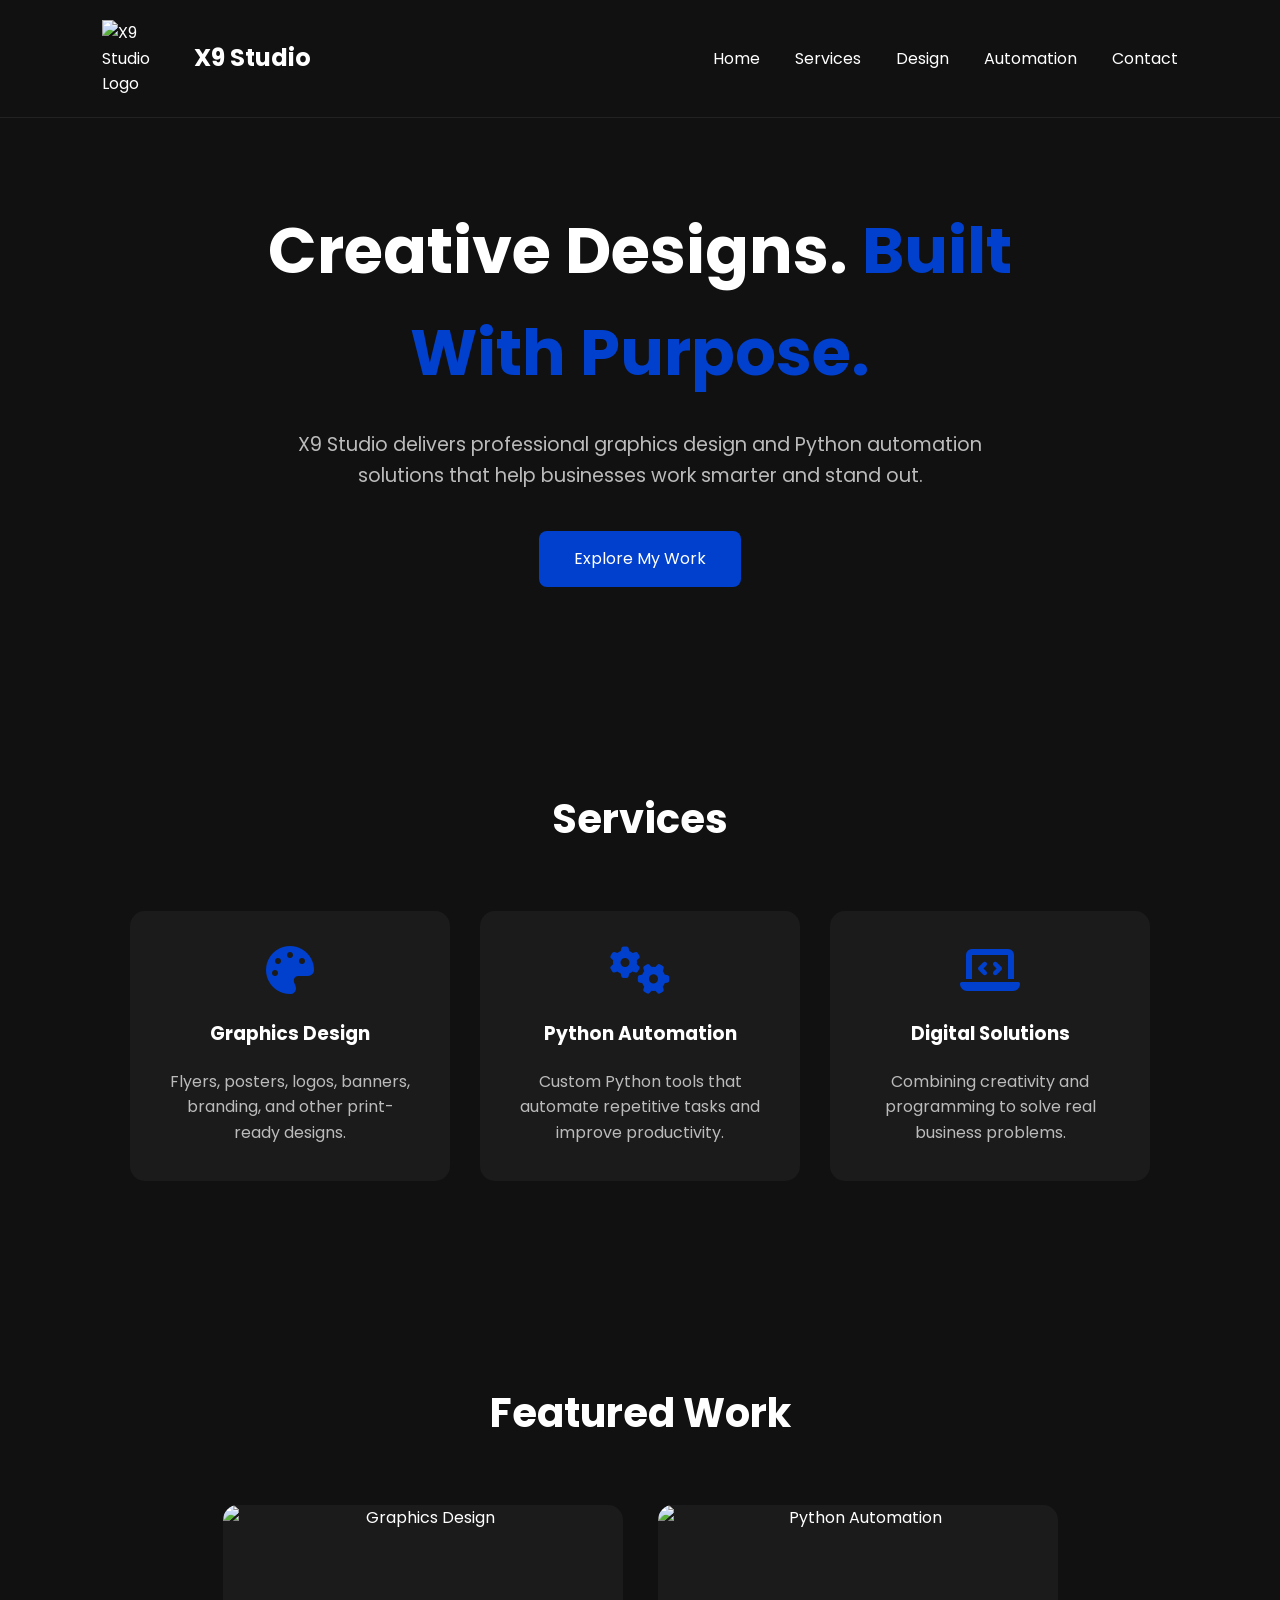
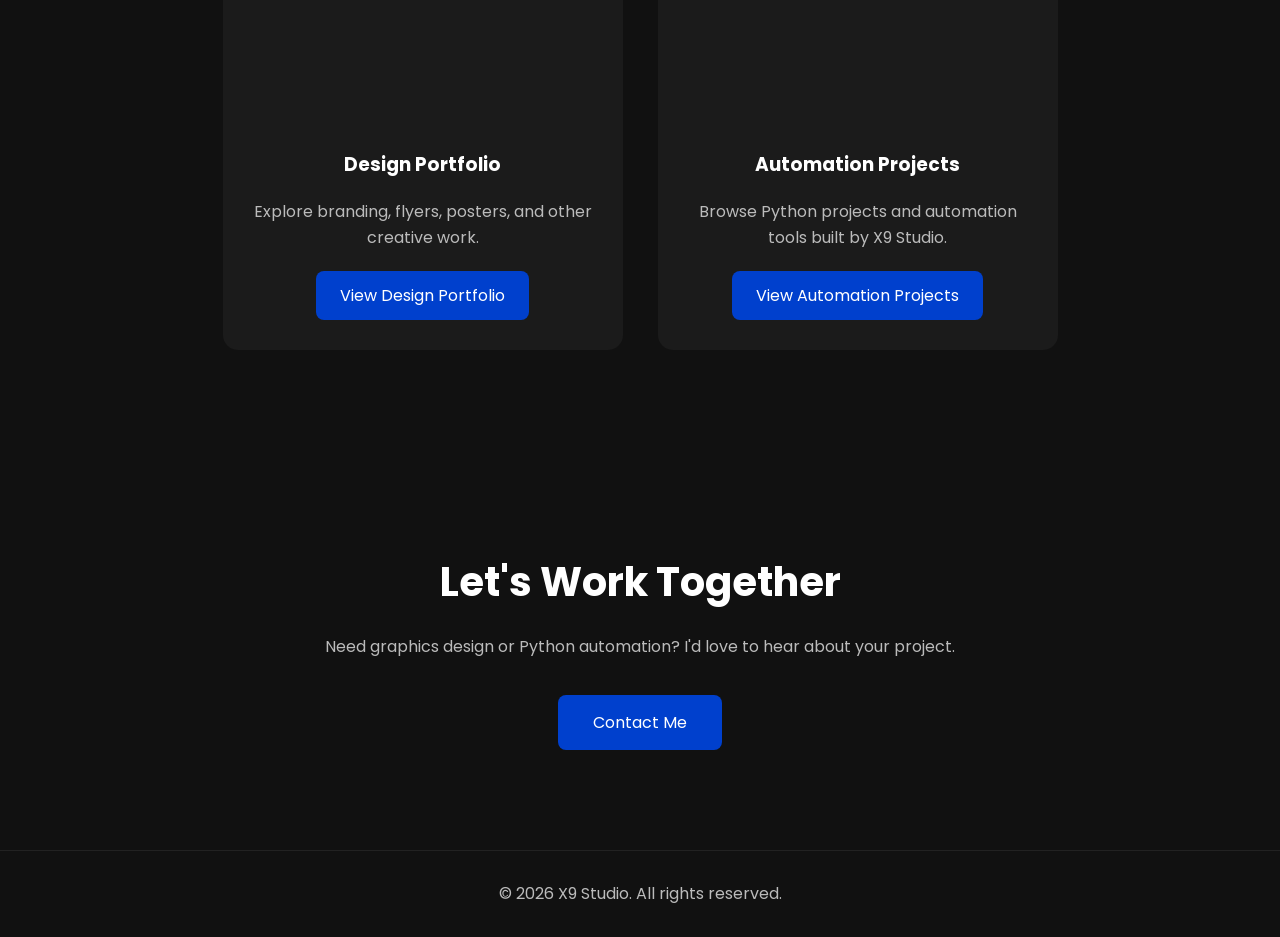
==== index.html @ eaa971c1 "Add files via upload" ====
<!DOCTYPE html>
<html lang="en">
<head>

    <meta charset="UTF-8">
    <meta name="viewport" content="width=device-width, initial-scale=1.0">

    <title>X9 Studio</title>


    <link href="https://fonts.googleapis.com/css2?family=Poppins:wght@400;500;600;700&display=swap" rel="stylesheet">


    <link rel="stylesheet" href="style.css">


    <link rel="stylesheet"
    href="https://cdnjs.cloudflare.com/ajax/libs/font-awesome/6.5.2/css/all.min.css">

</head>

<body>

    <!-- Navigation -->

    <header>

        <nav>

            <a href="#home" class="logo">
                <img src="images/logo.png" alt="X9 Studio Logo">

                <span>
                    X9 Studio
                </span>
            </a>

            <ul>
                <li><a href="#home">Home</a></li>
                <li><a href="#services">Services</a></li>
                <li><a href="design.html">Design</a></li>
                <li><a href="automation.html">Automation</a></li>
                <li><a href="#contact">Contact</a></li>
            </ul>

        </nav>

    </header>



    <main>

        <!-- Hero -->

        <section class="hero" id="home">

            <h2>
                Creative Designs.
                <span>Built With Purpose.</span>
            </h2>

            <p>
                X9 Studio delivers professional graphics design
                and Python automation solutions that help businesses
                work smarter and stand out.
            </p>

            <a href="#services" class="hero-button">
                Explore My Work
            </a>

        </section>



        <!-- Services -->

        <section class="services" id="services">

            <h2>Services</h2>

            <div class="service-container">

                <div class="service-card">

                    <i class="fa-solid fa-palette"></i>

                    <h3>Graphics Design</h3>

                    <p>
                        Flyers, posters, logos,
                        banners, branding,
                        and other print-ready designs.
                    </p>

                </div>



                <div class="service-card">

                    <i class="fa-solid fa-gears"></i>

                    <h3>Python Automation</h3>

                    <p>
                        Custom Python tools that
                        automate repetitive tasks
                        and improve productivity.
                    </p>

                </div>



                <div class="service-card">

                    <i class="fa-solid fa-laptop-code"></i>

                    <h3>Digital Solutions</h3>

                    <p>
                        Combining creativity
                        and programming to
                        solve real business problems.
                    </p>

                </div>

            </div>

        </section>



        <!-- Featured Work -->

        <section class="featured-work">

            <h2>Featured Work</h2>

            <div class="featured-container">

                <div class="featured-card">

                    <img src="images/x9-studio-card.png"
                        alt="Graphics Design">

                    <h3>Design Portfolio</h3>

                    <p>
                        Explore branding,
                        flyers, posters,
                        and other creative work.
                    </p>

                    <a href="design.html"
                        class="project-link">

                        View Design Portfolio

                    </a>

                </div>



                <div class="featured-card">

                    <img src="images/saas-acer.png"
                        alt="Python Automation">

                    <h3>Automation Projects</h3>

                    <p>
                        Browse Python projects
                        and automation tools
                        built by X9 Studio.
                    </p>

                    <a href="automation.html"
                        class="project-link">

                        View Automation Projects

                    </a>

                </div>

            </div>

        </section>



        <!-- Contact -->

        <section class="contact" id="contact">

            <h2>Let's Work Together</h2>

            <p>
                Need graphics design or Python automation?
                I'd love to hear about your project.
            </p>

            <a href="mailto:davidx9volt@gmail.com">
                Contact Me
            </a>

        </section>

    </main>



    <!-- Footer -->

    <footer>

        <p>
            © 2026 X9 Studio. All rights reserved.
        </p>

    </footer>

</body>
</html>
---- style.css ----
/* ==========================
   Design System
========================== */

:root {
    --primary: #0040cd;

    --background: #111111;
    --surface: #1b1b1b;

    --text: #ffffff;
    --text-secondary: #bbbbbb;
    --border: #222222;

    --radius: 15px;
    --transition: 0.3s;
}



/* ==========================
   Global
========================== */

html {
    scroll-behavior: smooth;
}

* {
    margin: 0;
    padding: 0;
    box-sizing: border-box;
}

body {
    background: var(--background);
    color: var(--text);
    font-family: "Poppins", sans-serif;
    line-height: 1.6;
    padding-top: 100px;
}

img {
    display: block;
    max-width: 100%;
}

section {
    padding: 100px 8%;
}



/* ==========================
   Navigation
========================== */

nav {
    position: fixed;
    top: 0;
    left: 0;

    width: 100%;

    display: flex;
    justify-content: space-between;
    align-items: center;

    padding: 20px 8%;

    background: var(--background);

    border-bottom: 1px solid var(--border);

    z-index: 1000;
}

.logo img {
    width: 80px;
}

nav ul {
    display: flex;
    list-style: none;
    gap: 35px;
}

nav a {
    text-decoration: none;
    color: var(--text);
    transition: var(--transition);
}

nav a:hover {
    color: var(--primary);
}



/* ==========================
   Hero
========================== */

.hero {
    text-align: center;
}

.hero h2 {
    font-size: 4rem;
    max-width: 900px;
    margin: auto;
    margin-bottom: 25px;
}

.hero span {
    color: var(--primary);
}

.hero p {
    max-width: 700px;
    margin: auto;
    margin-bottom: 40px;

    color: var(--text-secondary);

    font-size: 1.2rem;
}

.hero-button {
    display: inline-block;

    padding: 15px 35px;

    border-radius: 8px;

    background: var(--primary);

    color: var(--text);

    text-decoration: none;

    transition: var(--transition);
}

.hero-button:hover {
    background: var(--text);
    color: var(--primary);
}



/* ==========================
   Services
========================== */

.services {
    text-align: center;
}

.services h2 {
    font-size: 2.5rem;
    margin-bottom: 60px;
}

.service-container {
    display: flex;
    justify-content: center;
    flex-wrap: wrap;
    gap: 30px;
}

.service-card {
    width: 320px;

    background: var(--surface);

    padding: 35px;

    border-radius: var(--radius);

    transition: var(--transition);
}

.service-card:hover {
    transform: translateY(-10px);
}

.service-card i {
    color: var(--primary);
    font-size: 3rem;
    margin-bottom: 25px;
}

.service-card h3 {
    margin-bottom: 20px;
}

.service-card p {
    color: var(--text-secondary);
}



/* ==========================
   Featured Work
========================== */

.featured-work {
    text-align: center;
}

.featured-work h2 {
    font-size: 2.5rem;
    margin-bottom: 60px;
}

.featured-container {
    display: flex;
    justify-content: center;
    flex-wrap: wrap;
    gap: 35px;
}

.featured-card {
    width: 400px;

    background: var(--surface);

    border-radius: var(--radius);

    overflow: hidden;

    transition: var(--transition);
}

.featured-card:hover {
    transform: translateY(-10px);
}

.featured-card img {
    width: 100%;
    height: 220px;
    object-fit: cover;
}

.featured-card h3 {
    margin-top: 25px;
}

.featured-card p {
    padding: 20px 30px;

    color: var(--text-secondary);
}

.project-link {
    display: inline-block;

    margin-bottom: 30px;

    padding: 12px 24px;

    background: var(--primary);

    color: var(--text);

    text-decoration: none;

    border-radius: 8px;

    transition: var(--transition);
}

.project-link:hover {
    background: var(--text);
    color: var(--primary);
}



/* ==========================
   Contact
========================== */

.contact {
    text-align: center;
}

.contact h2 {
    font-size: 2.5rem;
    margin-bottom: 20px;
}

.contact p {
    color: var(--text-secondary);
    margin-bottom: 35px;
}

.contact a {
    display: inline-block;

    padding: 15px 35px;

    background: var(--primary);

    color: var(--text);

    text-decoration: none;

    border-radius: 8px;

    transition: var(--transition);
}

.contact a:hover {
    background: var(--text);
    color: var(--primary);
}



/* ==========================
   Footer
========================== */

footer {
    text-align: center;

    padding: 30px;

    border-top: 1px solid var(--border);

    color: var(--text-secondary);
}



/* ==========================
   Responsive
========================== */

@media (max-width: 768px) {

    nav {
        flex-direction: column;
        gap: 20px;
    }

    nav ul {
        flex-direction: column;
        align-items: center;
    }

    .hero h2 {
        font-size: 2.7rem;
    }

    .service-card,
    .featured-card {
        width: 100%;
    }

}


.logo {
    display: flex;
    align-items: center;
    gap: 12px;
}


.logo span {
    font-size: 24px;
    font-weight: 700;
    color: var(--text);
}


/* ==========================
   Design Page
========================== */


.page-hero {
    text-align: center;
}


.page-hero h1 {
    font-size: 4rem;
    margin-bottom: 20px;
}


.page-hero span {
    color: var(--primary);
}


.page-hero p {
    max-width: 700px;
    margin: auto;
    color: var(--text-secondary);
    font-size: 1.2rem;
}



.design-gallery {
    text-align: center;
}


.design-gallery h2 {
    font-size: 2.5rem;
    margin-bottom: 60px;
}



.design-container {

    display: flex;

    justify-content: center;

    flex-wrap: wrap;

    gap: 35px;

}



.design-card {

    width: 400px;

    background: var(--surface);

    border-radius: var(--radius);

    overflow: hidden;

    transition: var(--transition);

}



.design-card:hover {

    transform: translateY(-10px);

}



.design-card img {

    width: 100%;

    height: 300px;

    object-fit: cover;

}


/* ==========================
   Automation Page
========================== */


.coming-soon {

    text-align: center;

    padding: 100px 8%;

}



.coming-soon i {

    font-size: 4rem;

    color: var(--primary);

    margin-bottom: 30px;

}



.coming-soon h2 {

    font-size: 2.5rem;

    margin-bottom: 20px;

}



.coming-soon p {

    color: var(--text-secondary);

    max-width: 600px;

    margin: auto;

    font-size: 1.1rem;

}
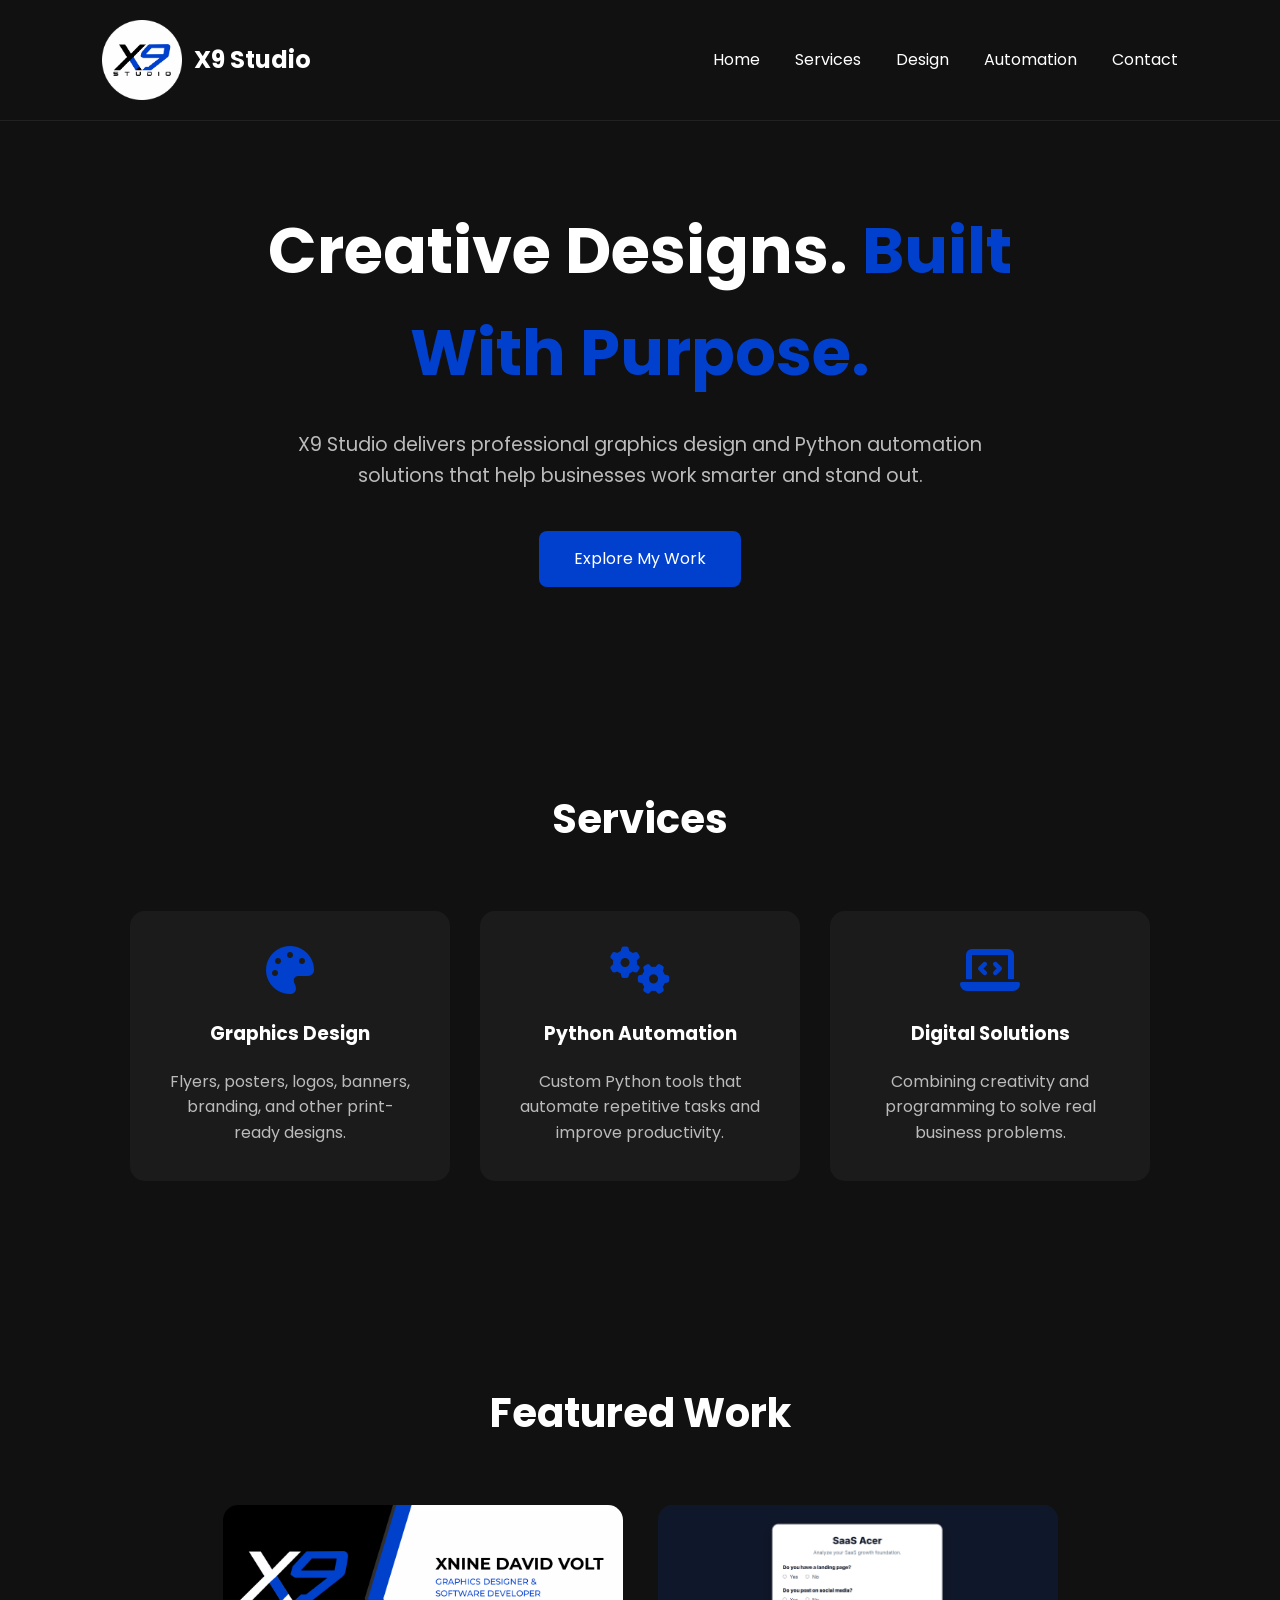
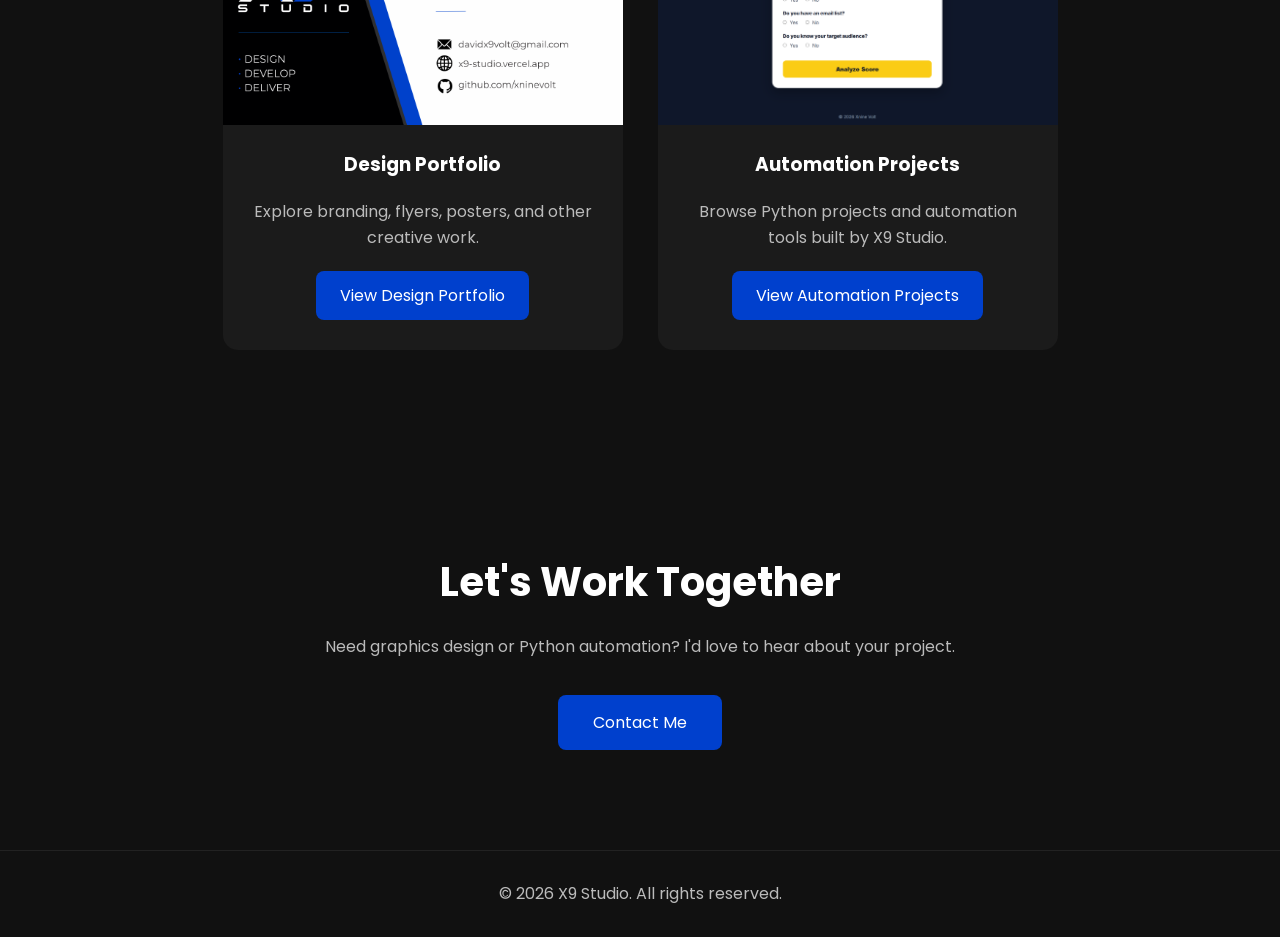
==== commit 6f69c382: "Update index.html with favicon and formatting fixes Added favicon link and ensured proper HTML struc" ====
--- a/index.html
+++ b/index.html
@@ -6,6 +6,9 @@
     <meta name="viewport" content="width=device-width, initial-scale=1.0">
 
     <title>X9 Studio</title>
+
+
+    <link rel="icon" type="image/png" href="images/logo.png">
 
 
     <link href="https://fonts.googleapis.com/css2?family=Poppins:wght@400;500;600;700&display=swap" rel="stylesheet">
@@ -226,4 +229,4 @@
     </footer>
 
 </body>
-</html>+</html>
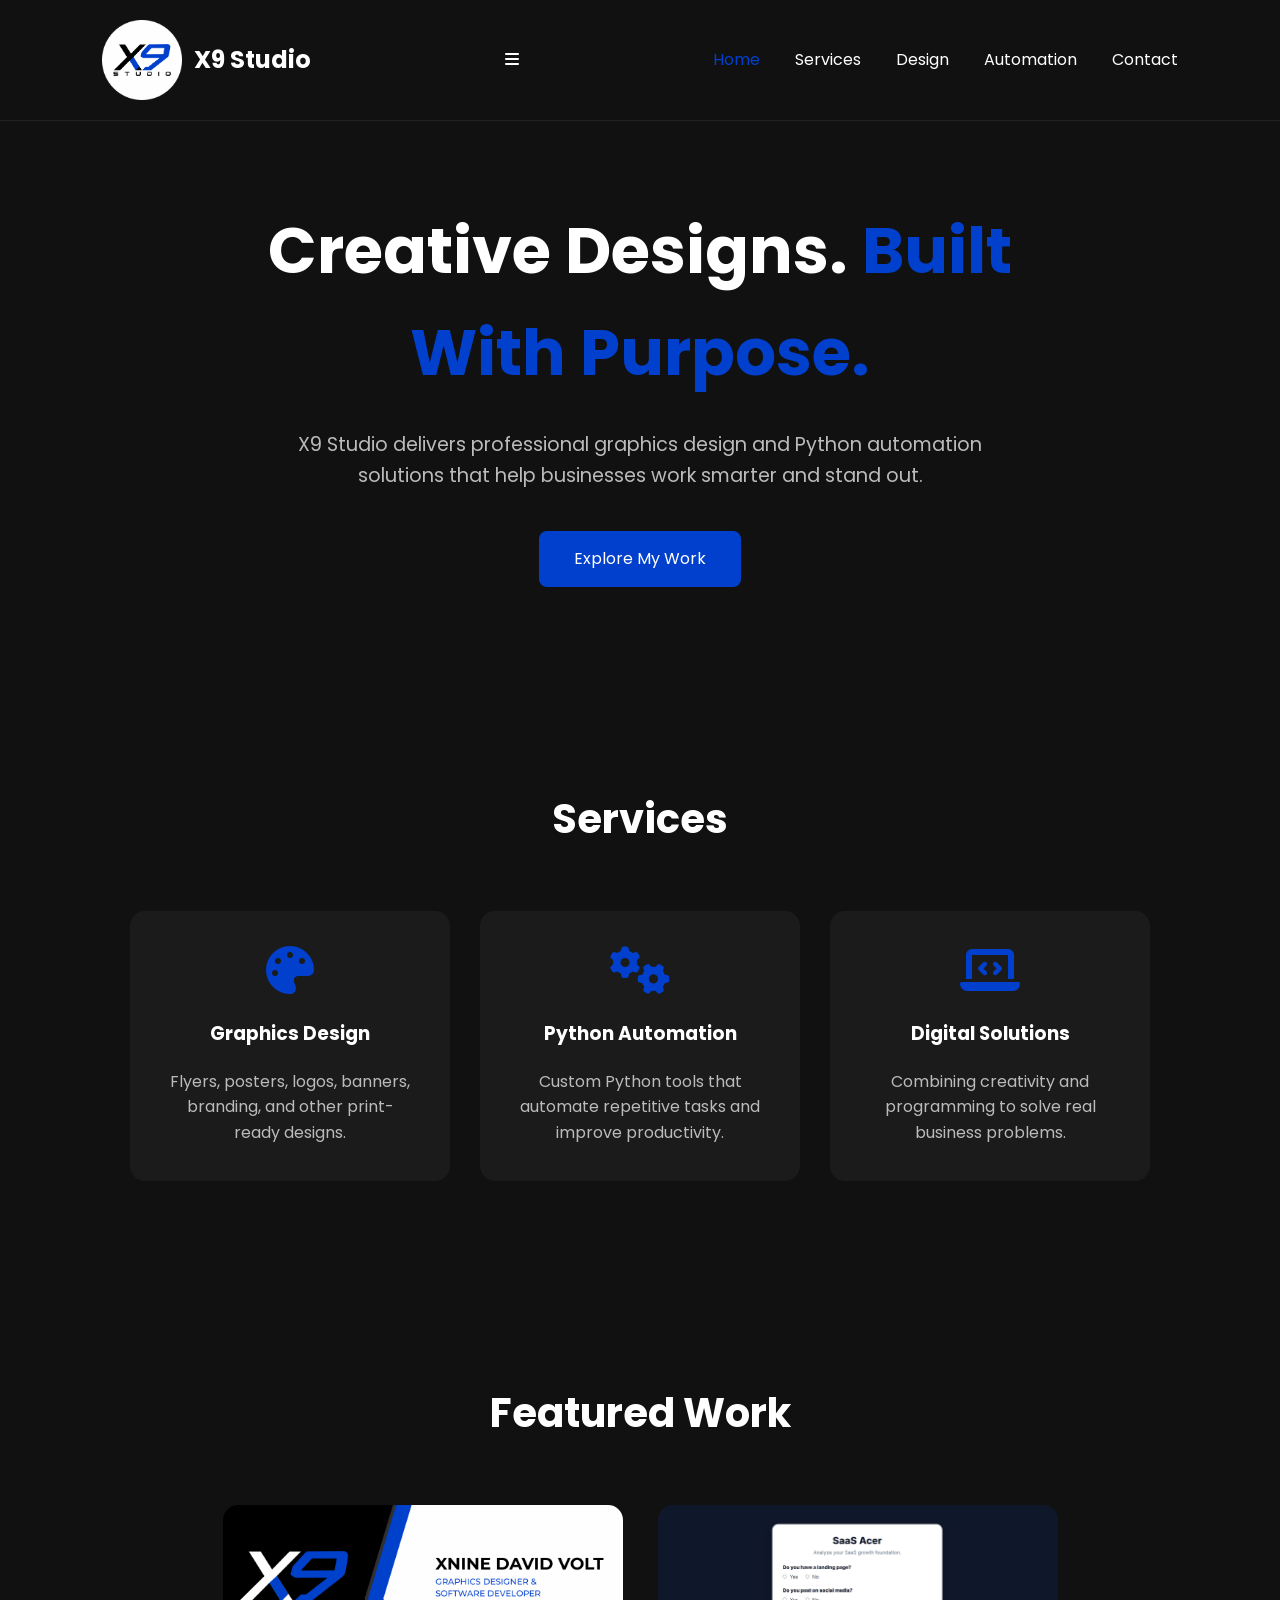
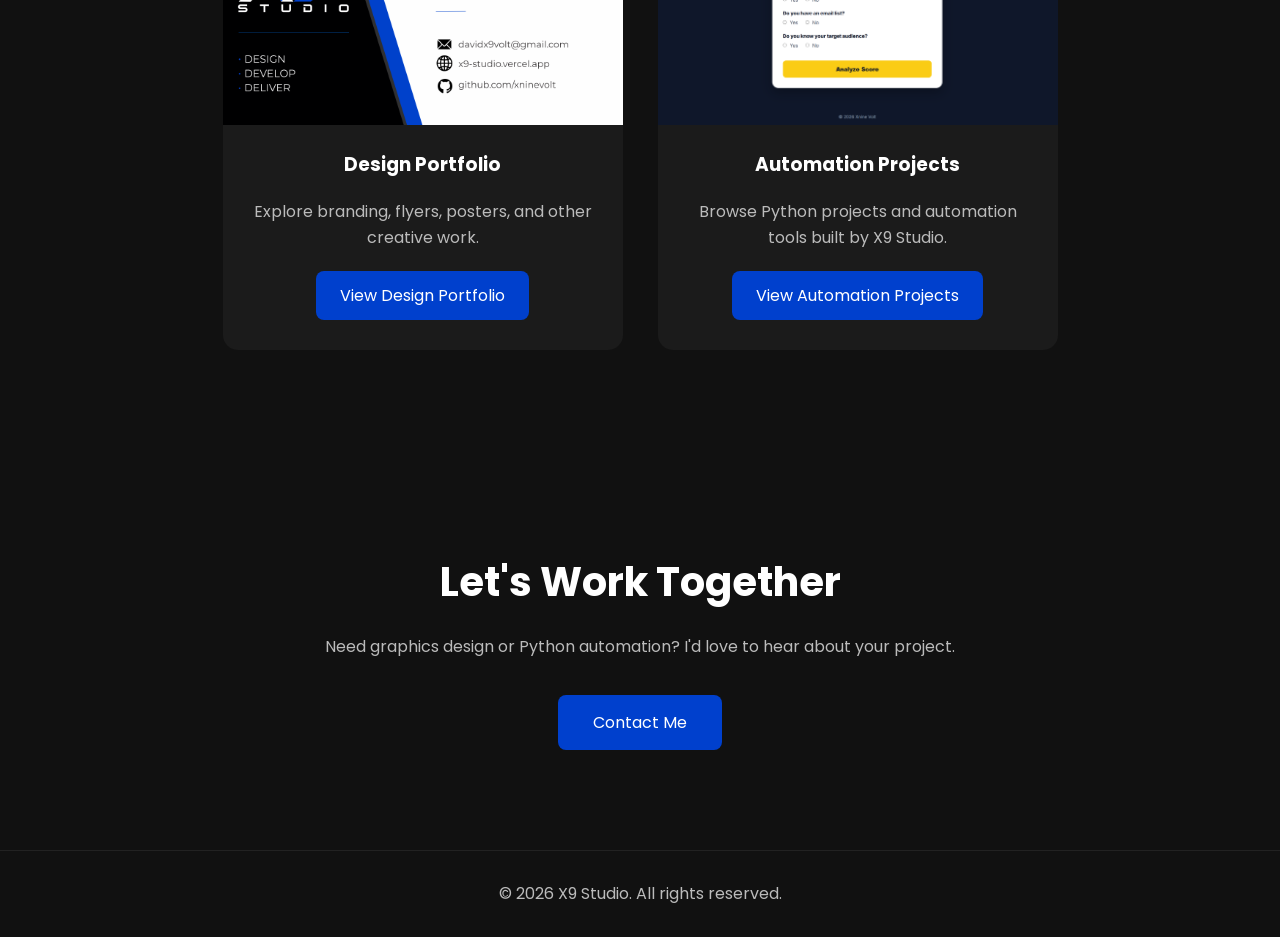
==== commit 3a6779d3: "Enhance navigation with mobile menu button Added a menu button for mobile navigation." ====
--- a/index.html
+++ b/index.html
@@ -4,8 +4,9 @@
 
     <meta charset="UTF-8">
     <meta name="viewport" content="width=device-width, initial-scale=1.0">
-
-    <title>X9 Studio</title>
+    <meta name="description" content="X9 Studio creates professional graphics designs and Python automation solutions.">
+
+    <title>X9 Studio | Design & Automation</title>
 
 
     <link rel="icon" type="image/png" href="images/logo.png">
@@ -38,8 +39,14 @@
                 </span>
             </a>
 
+            <div class="menu-btn">
+
+                <i class="fa-solid fa-bars"></i>
+
+            </div>
+
             <ul>
-                <li><a href="#home">Home</a></li>
+                <li><a href="#home" class="active">Home</a></li>
                 <li><a href="#services">Services</a></li>
                 <li><a href="design.html">Design</a></li>
                 <li><a href="automation.html">Automation</a></li>
--- a/style.css
+++ b/style.css
@@ -95,6 +95,10 @@
     color: var(--primary);
 }
 
+nav a.active {
+    color: var(--primary);
+}
+
 
 
 /* ==========================
@@ -515,4 +519,4 @@
 
     font-size: 1.1rem;
 
-}+}
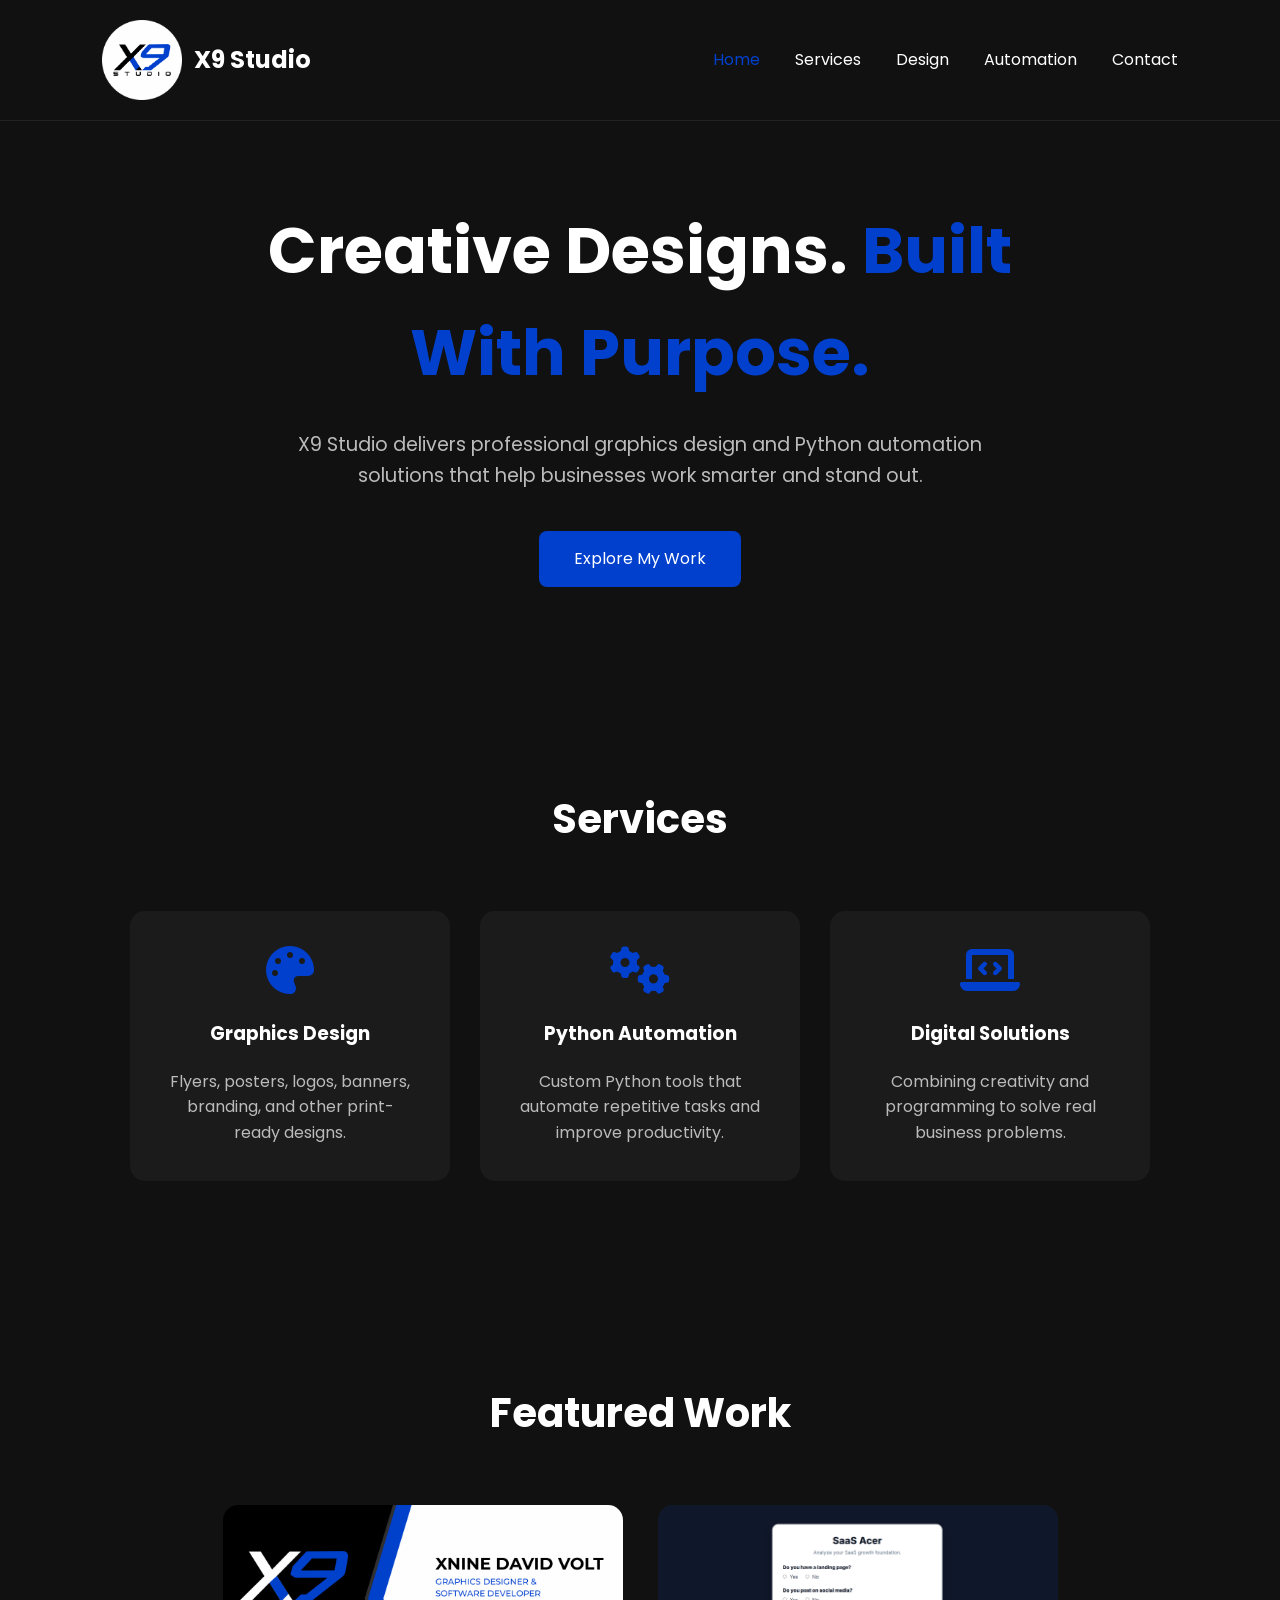
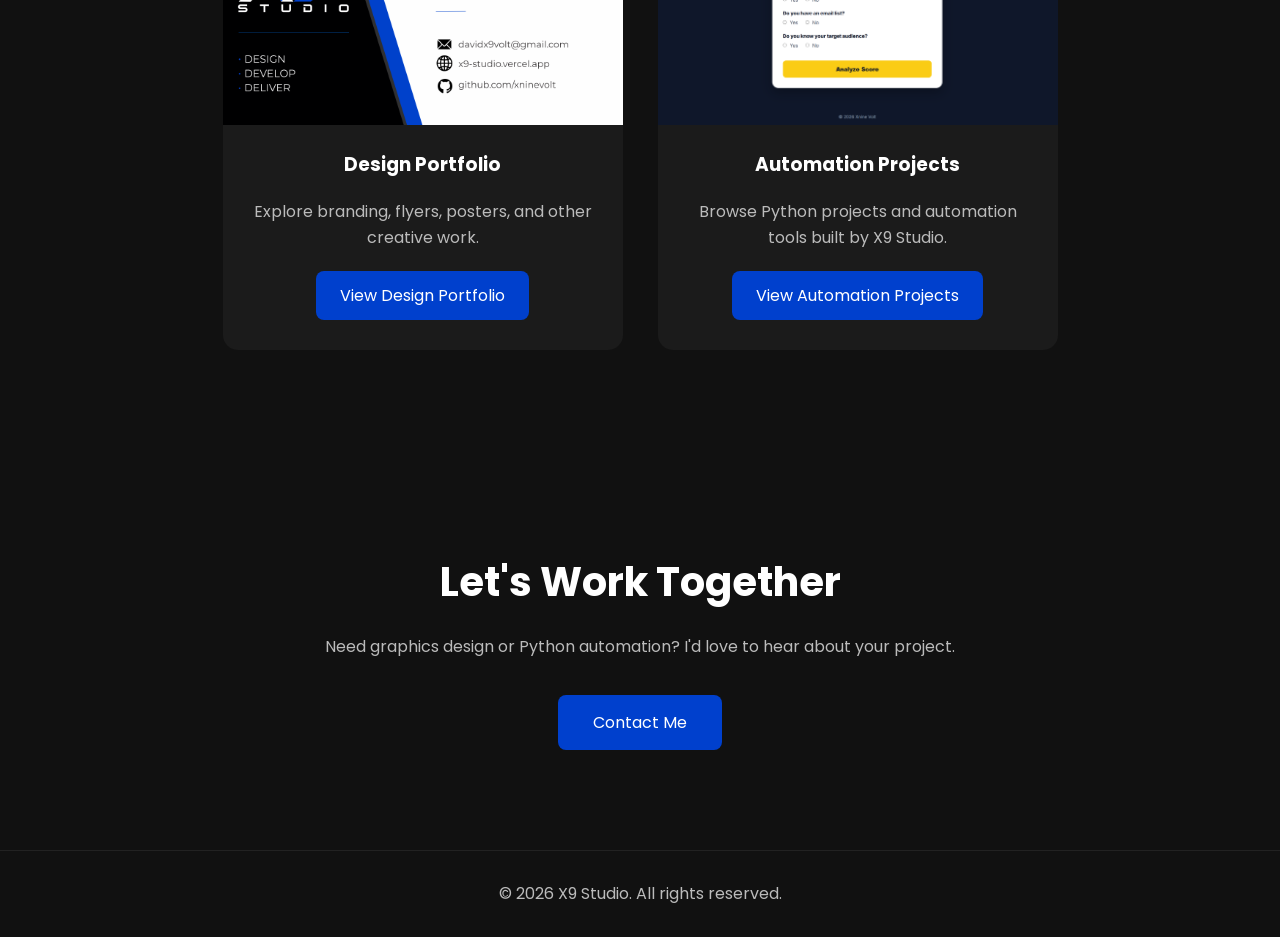
==== commit 7d9e760f: "Fix HTML formatting and add script tag" ====
--- a/index.html
+++ b/index.html
@@ -235,5 +235,7 @@
 
     </footer>
 
+    <script src="script.js"></script>
+
 </body>
 </html>
--- a/style.css
+++ b/style.css
@@ -338,6 +338,16 @@
 }
 
 
+/* Mobile Menu Button */
+
+.menu-btn {
+    display: none;
+    font-size: 28px;
+    color: var(--text);
+    cursor: pointer;
+}
+
+
 
 /* ==========================
    Responsive
@@ -346,14 +356,33 @@
 @media (max-width: 768px) {
 
     nav {
-        flex-direction: column;
-        gap: 20px;
-    }
-
-    nav ul {
-        flex-direction: column;
-        align-items: center;
-    }
+    padding: 15px 20px;
+    flex-wrap: wrap;
+}
+
+
+.menu-btn {
+    display: block;
+}
+
+
+nav ul {
+
+    display: none;
+
+    width: 100%;
+
+    flex-direction: column;
+
+    text-align: center;
+
+    margin-top: 20px;
+
+    gap: 20px;
+
+    padding: 0;
+
+}
 
     .hero h2 {
         font-size: 2.7rem;
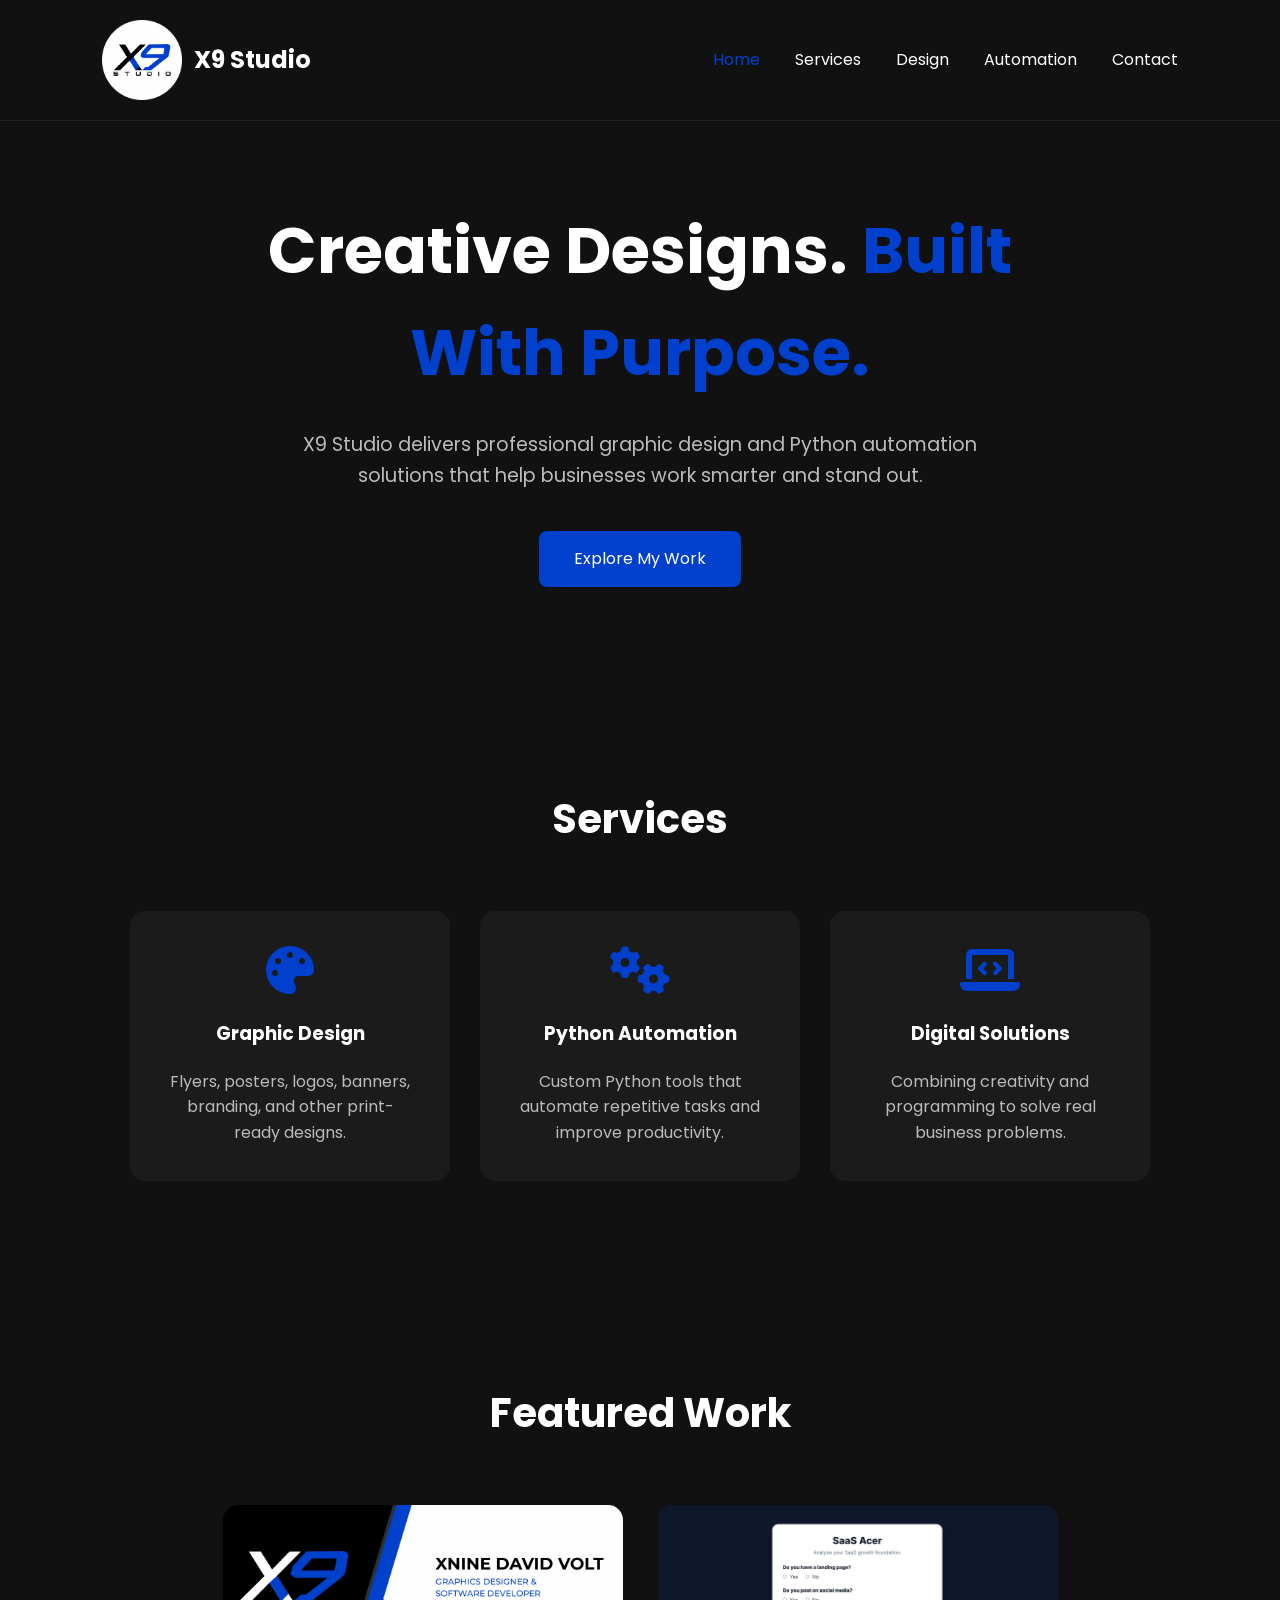
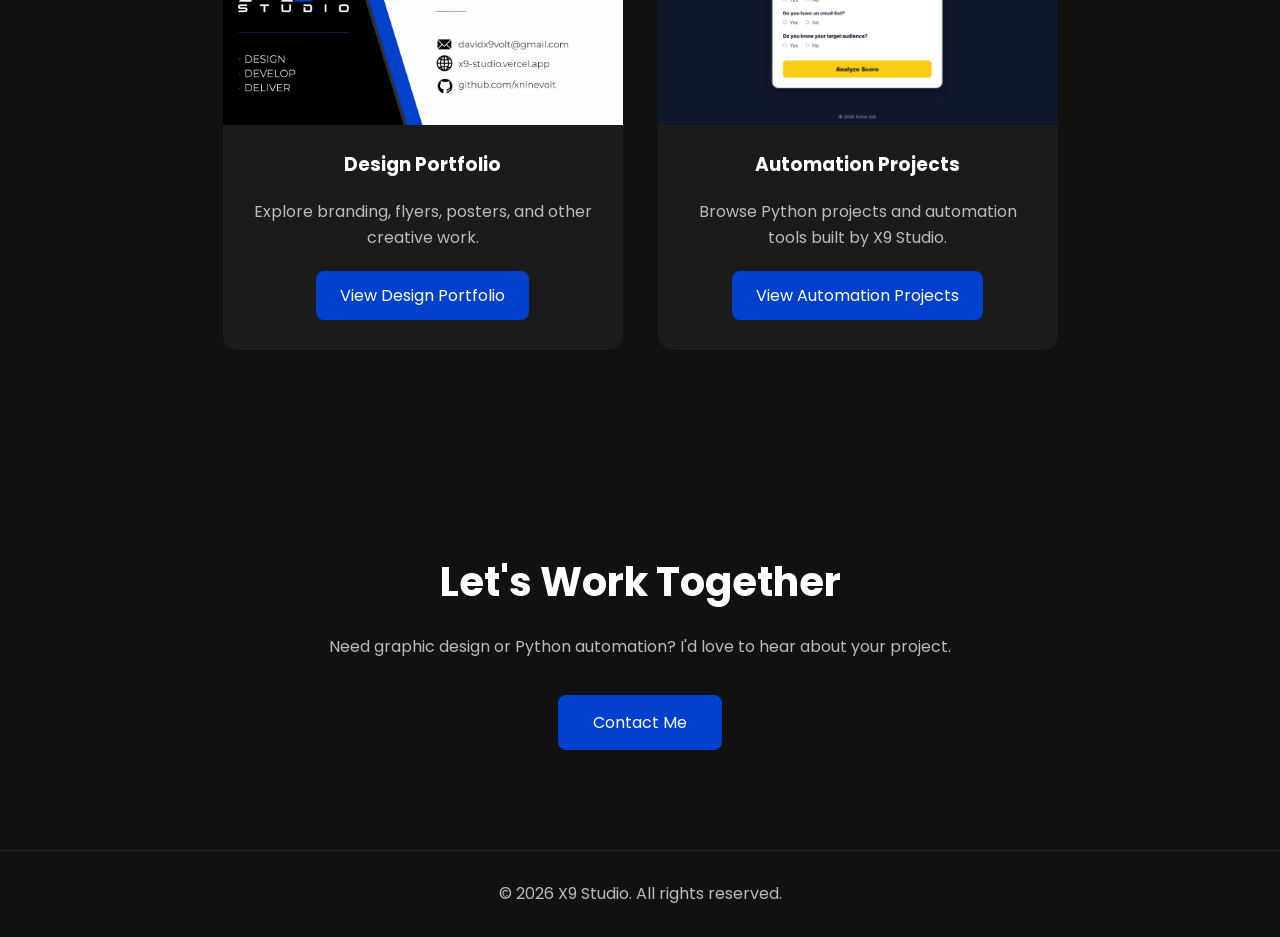
==== commit 4c734a72: "Update index.html" ====
--- a/index.html
+++ b/index.html
@@ -71,7 +71,7 @@
             </h2>
 
             <p>
-                X9 Studio delivers professional graphics design
+                X9 Studio delivers professional graphic design
                 and Python automation solutions that help businesses
                 work smarter and stand out.
             </p>
@@ -96,7 +96,7 @@
 
                     <i class="fa-solid fa-palette"></i>
 
-                    <h3>Graphics Design</h3>
+                    <h3>Graphic Design</h3>
 
                     <p>
                         Flyers, posters, logos,
@@ -211,7 +211,7 @@
             <h2>Let's Work Together</h2>
 
             <p>
-                Need graphics design or Python automation?
+                Need graphic design or Python automation?
                 I'd love to hear about your project.
             </p>
 
--- a/style.css
+++ b/style.css
@@ -367,21 +367,27 @@
 
 
 nav ul {
-
-    display: none;
-
+    display: flex;
+    flex-direction: column;
     width: 100%;
 
-    flex-direction: column;
-
-    text-align: center;
-
+    max-height: 0;
+    overflow: hidden;
+
+    opacity: 0;
+
+    transition: max-height 0.35s ease,
+                opacity 0.35s ease;
+
+    gap: 20px;
+    margin-top: 0;
+    padding: 0;
+}
+
+   nav ul.show {
+    max-height: 300px;
+    opacity: 1;
     margin-top: 20px;
-
-    gap: 20px;
-
-    padding: 0;
-
 }
 
     .hero h2 {
